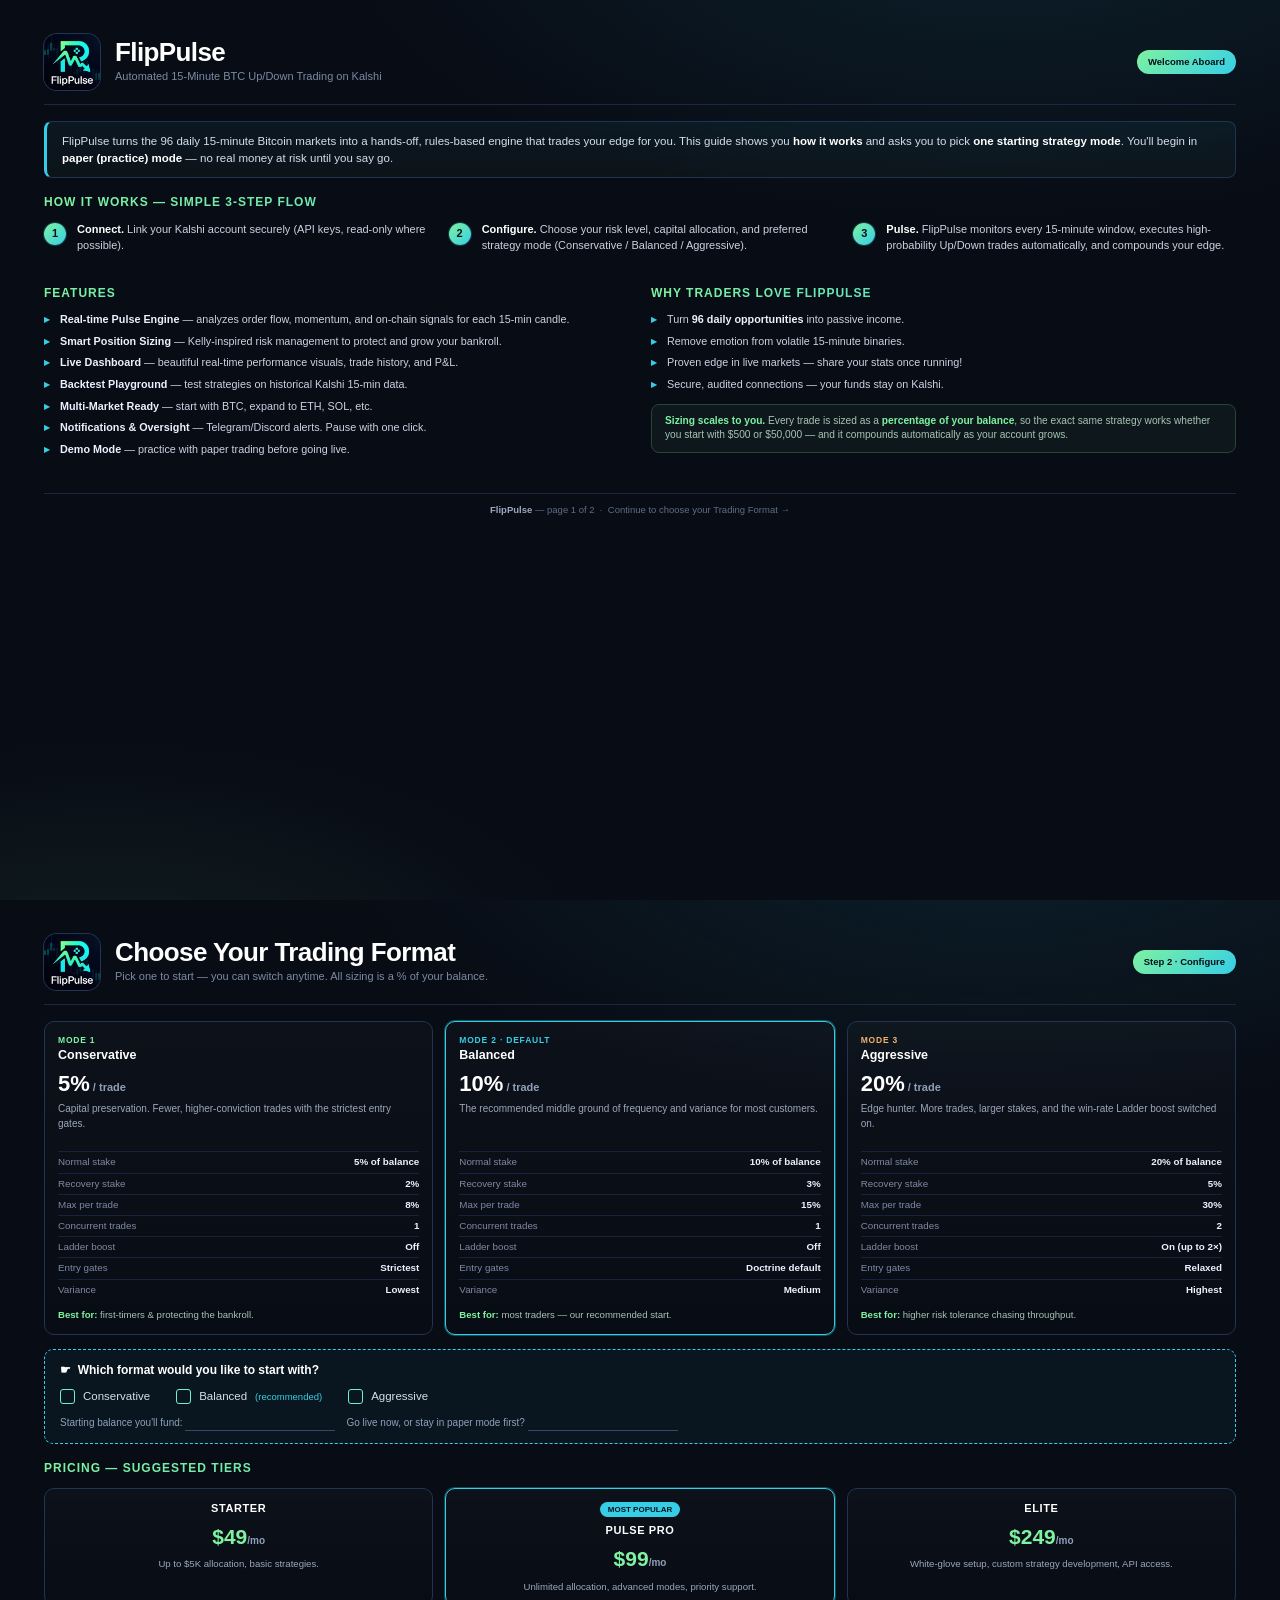
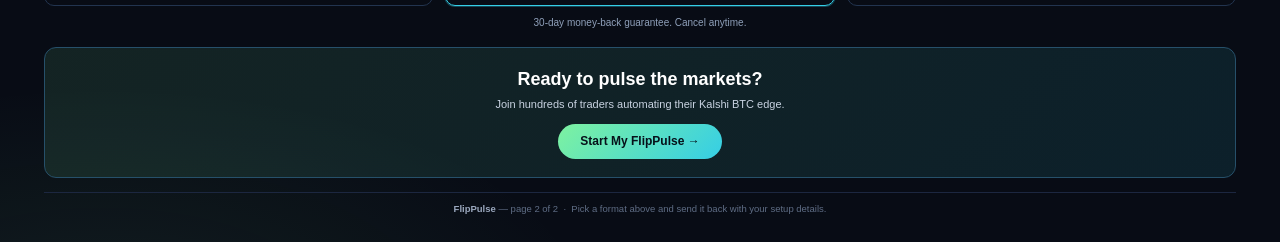
==== docs/FlipPulse_Customer_Onboarding.html @ ad786241 "Convert sizing to percentages; add customer + admin onboarding Trade sizing is now percentage-based " ====
<!DOCTYPE html>
<!--
  FlipPulse customer ONBOARDING guide — source for docs/FlipPulse_Customer_Onboarding.pdf.
  Edit this generator (scratchpad/gen_onboarding.py) or this file, then regenerate the PDF:
    chromium --headless --no-pdf-header-footer \
      --print-to-pdf=FlipPulse_Customer_Onboarding.pdf FlipPulse_Customer_Onboarding.html
-->
<html lang="en">
<head>
<meta charset="utf-8">
<style>
  @page { size: letter; margin: 0; }
  * { box-sizing: border-box; -webkit-print-color-adjust: exact; print-color-adjust: exact; }
  html, body { margin: 0; padding: 0; }
  body {
    font-family: -apple-system, "Segoe UI", Helvetica, Arial, sans-serif;
    background: #080c15; color: #c9d3e2; font-size: 11px; line-height: 1.45;
  }
  .page {
    position: relative; min-height: 100vh; padding: 34px 44px 26px;
    background:
      radial-gradient(1100px 480px at 78% -8%, rgba(51,206,230,0.10), transparent 60%),
      radial-gradient(900px 420px at 8% 108%, rgba(126,242,160,0.08), transparent 55%),
      #080c15;
    page-break-after: always;
  }
  .page:last-child { page-break-after: auto; }

  /* header / brand */
  .header { display: flex; align-items: center; gap: 15px; padding-bottom: 14px;
    border-bottom: 1px solid #1c2740; margin-bottom: 16px; }
  .logo-img { width: 56px; height: 56px; border-radius: 13px; object-fit: cover;
    display: block; box-shadow: 0 0 0 1px #22344f; }
  .brand { font-size: 26px; font-weight: 800; letter-spacing: -0.6px; color: #fff; line-height: 1; }
  .tagline { font-size: 11px; color: #7c8aa3; margin-top: 4px; }
  .pill { margin-left:auto; font-size:9.5px; font-weight:700; color:#06111a;
    background: linear-gradient(135deg, #7ef2a0, #35cee6); padding:5px 11px; border-radius:20px; }

  h2 { font-size: 12px; text-transform: uppercase; letter-spacing: 1px; margin: 4px 0 10px;
    background: linear-gradient(90deg, #7ef2a0, #35cee6);
    -webkit-background-clip: text; background-clip: text; color: transparent; font-weight: 800; }
  h3 { margin: 0 0 3px; font-size: 12.5px; color: #fff; }

  .intro {
    background: linear-gradient(180deg, rgba(51,206,230,0.06), rgba(126,242,160,0.03));
    border: 1px solid #1e3350; border-left: 3px solid #35cee6; border-radius: 8px;
    padding: 11px 15px; margin-bottom: 16px; color: #d5deec; font-size: 11.5px; }
  .intro b { color: #fff; }

  .cols { display: flex; gap: 22px; }
  .col { flex: 1; }

  /* 3-step flow */
  .step { display: flex; gap: 11px; margin-bottom: 11px; align-items: flex-start; }
  .num { flex: 0 0 auto; width: 22px; height: 22px;
    background: linear-gradient(135deg, #7ef2a0, #35cee6); color: #06111a; border-radius: 50%;
    font-weight: 800; font-size: 11px; display: flex; align-items: center; justify-content: center;
    margin-top: 1px; box-shadow: 0 0 0 1px rgba(51,206,230,0.25); }
  .step .body b { color: #fff; }

  /* feature / bullet lists */
  ul.feat { list-style: none; padding: 0; margin: 0; }
  ul.feat li { position: relative; padding-left: 16px; margin-bottom: 6px; font-size: 10.8px; }
  ul.feat li::before { content: "▸"; position: absolute; left: 0; color: #35cee6; font-weight: 800; }
  ul.feat li b { color: #eaf2ff; }

  .section { margin-bottom: 16px; }

  /* format cards */
  .cards { display: flex; gap: 12px; }
  .card { flex: 1; border: 1px solid #22344f; border-radius: 10px; padding: 12px 13px;
    background: linear-gradient(180deg, rgba(255,255,255,0.02), rgba(255,255,255,0)); }
  .card.pick { border-color: #35cee6; box-shadow: 0 0 0 1px rgba(51,206,230,0.35); }
  .card .tag { font-size: 8.5px; font-weight: 800; letter-spacing: .8px; text-transform: uppercase;
    color: #7c8aa3; }
  .card.c1 .tag { color:#7ef2a0; } .card.c2 .tag { color:#35cee6; } .card.c3 .tag { color:#f2b06a; }
  .card .big { font-size: 22px; font-weight: 800; color: #fff; margin: 4px 0 2px; }
  .card .big small { font-size: 11px; color:#8fa0ba; font-weight:600; }
  .card .sub { font-size: 10px; color: #9aa7bd; margin-bottom: 9px; min-height: 40px; }
  table.spec { width: 100%; border-collapse: collapse; font-size: 9.8px; }
  table.spec td { padding: 3px 0; border-top: 1px solid #17233a; color:#c9d3e2; }
  table.spec td.k { color: #7c8aa3; }
  table.spec td.v { text-align: right; color: #eaf2ff; font-weight: 700; }
  .bestfor { margin-top: 8px; font-size: 9.6px; color:#a7c3b3; }
  .bestfor b { color:#7ef2a0; }

  /* selection box */
  .selbox { margin-top: 14px; border: 1px dashed #35cee6; border-radius: 9px; padding: 12px 15px;
    background: rgba(51,206,230,0.05); }
  .selbox .q { font-size: 12px; color: #fff; font-weight: 700; margin-bottom: 9px; }
  .choices { display: flex; gap: 26px; }
  .choice { display: flex; align-items: center; gap: 8px; font-size: 11.5px; color:#d5deec; }
  .box { width: 15px; height: 15px; border: 1.5px solid #6ff0d0; border-radius: 3px; display:inline-block; }
  .selbox .line { margin-top: 11px; font-size: 10px; color:#8fa0ba; }
  .selbox .u { display:inline-block; border-bottom:1px solid #3a4a63; min-width:150px; }

  /* pricing */
  .tiers { display: flex; gap: 12px; }
  .tier { flex: 1; border: 1px solid #22344f; border-radius: 10px; padding: 12px 13px; text-align:center;
    background: linear-gradient(180deg, rgba(255,255,255,0.02), rgba(255,255,255,0)); }
  .tier.mid { border-color:#35cee6; box-shadow: 0 0 0 1px rgba(51,206,230,0.30); }
  .tier .name { font-size: 11px; font-weight:800; color:#fff; text-transform:uppercase; letter-spacing:.6px; }
  .tier .price { font-size: 21px; font-weight:800; color:#7ef2a0; margin: 5px 0; }
  .tier .price small { font-size:10px; color:#8fa0ba; font-weight:600; }
  .tier .desc { font-size: 9.6px; color:#9aa7bd; }
  .tier .badge { font-size:8px; font-weight:800; color:#06111a; background:#35cee6; padding:2px 8px;
    border-radius:20px; display:inline-block; margin-bottom:6px; }
  .guarantee { text-align:center; margin-top:10px; font-size:10px; color:#8fa0ba; }

  /* CTA */
  .cta { margin-top: 16px; text-align: center; border-radius: 12px; padding: 18px 20px;
    background: linear-gradient(135deg, rgba(126,242,160,0.10), rgba(51,206,230,0.10));
    border: 1px solid #26506a; }
  .cta .big { font-size: 18px; font-weight: 800; color:#fff; }
  .cta .sub { font-size: 11px; color:#c9d3e2; margin-top:5px; }
  .cta .btn { display:inline-block; margin-top:11px; font-size:12px; font-weight:800; color:#06111a;
    background: linear-gradient(135deg, #7ef2a0, #35cee6); padding:9px 22px; border-radius:24px; }

  .note { margin-top: 14px; background: rgba(126,242,160,0.05); border: 1px solid #24463a;
    border-radius: 8px; padding: 9px 13px; font-size: 10.2px; color: #a7c3b3; }
  .note b { color: #7ef2a0; }
  .footer { margin-top: 14px; text-align: center; font-size: 9.5px; color: #5f6d85;
    border-top: 1px solid #1c2740; padding-top: 9px; }
  .footer .mini { color: #9aa7bd; font-weight: 700; }
</style>
</head>
<body>

<!-- ============================ PAGE 1 ============================ -->
<div class="page">
  <div class="header">
    <img class="logo-img" src="[data-uri]" alt="FlipPulse">
    <div>
      <div class="brand">FlipPulse</div>
      <div class="tagline">Automated 15-Minute BTC Up/Down Trading on Kalshi</div>
    </div>
    <div class="pill">Welcome Aboard</div>
  </div>

  <div class="intro">
    FlipPulse turns the 96 daily 15-minute Bitcoin markets into a hands-off, rules-based
    engine that trades your edge for you. This guide shows you <b>how it works</b> and asks
    you to pick <b>one starting strategy mode</b>. You'll begin in <b>paper (practice) mode</b>
    &mdash; no real money at risk until you say go.
  </div>

  <div class="section">
    <h2>How It Works &mdash; Simple 3-Step Flow</h2>
    <div class="cols">
      <div class="col"><div class="step"><div class="num">1</div><div class="body">
        <b>Connect.</b> Link your Kalshi account securely (API keys, read-only where possible).
      </div></div></div>
      <div class="col"><div class="step"><div class="num">2</div><div class="body">
        <b>Configure.</b> Choose your risk level, capital allocation, and preferred strategy mode
        (Conservative / Balanced / Aggressive).
      </div></div></div>
      <div class="col"><div class="step"><div class="num">3</div><div class="body">
        <b>Pulse.</b> FlipPulse monitors every 15-minute window, executes high-probability Up/Down
        trades automatically, and compounds your edge.
      </div></div></div>
    </div>
  </div>

  <div class="cols">
    <div class="col section">
      <h2>Features</h2>
      <ul class="feat">
        <li><b>Real-time Pulse Engine</b> &mdash; analyzes order flow, momentum, and on-chain signals for each 15-min candle.</li>
        <li><b>Smart Position Sizing</b> &mdash; Kelly-inspired risk management to protect and grow your bankroll.</li>
        <li><b>Live Dashboard</b> &mdash; beautiful real-time performance visuals, trade history, and P&amp;L.</li>
        <li><b>Backtest Playground</b> &mdash; test strategies on historical Kalshi 15-min data.</li>
        <li><b>Multi-Market Ready</b> &mdash; start with BTC, expand to ETH, SOL, etc.</li>
        <li><b>Notifications &amp; Oversight</b> &mdash; Telegram/Discord alerts. Pause with one click.</li>
        <li><b>Demo Mode</b> &mdash; practice with paper trading before going live.</li>
      </ul>
    </div>
    <div class="col section">
      <h2>Why Traders Love FlipPulse</h2>
      <ul class="feat">
        <li>Turn <b>96 daily opportunities</b> into passive income.</li>
        <li>Remove emotion from volatile 15-minute binaries.</li>
        <li>Proven edge in live markets &mdash; share your stats once running!</li>
        <li>Secure, audited connections &mdash; your funds stay on Kalshi.</li>
      </ul>
      <div class="note" style="margin-top:11px;">
        <b>Sizing scales to you.</b> Every trade is sized as a <b>percentage of your balance</b>,
        so the exact same strategy works whether you start with $500 or $50,000 &mdash; and it
        compounds automatically as your account grows.
      </div>
    </div>
  </div>

  <div class="footer">
    <span class="mini">FlipPulse</span> &mdash; page 1 of 2 &nbsp;&middot;&nbsp; Continue to choose your Trading Format &rarr;
  </div>
</div>

<!-- ============================ PAGE 2 ============================ -->
<div class="page">
  <div class="header">
    <img class="logo-img" src="[data-uri]" alt="FlipPulse">
    <div>
      <div class="brand">Choose Your Trading Format</div>
      <div class="tagline">Pick one to start &mdash; you can switch anytime. All sizing is a % of your balance.</div>
    </div>
    <div class="pill">Step 2 &middot; Configure</div>
  </div>

  <div class="section">
    <div class="cards">
      <!-- Conservative -->
      <div class="card c1">
        <div class="tag">Mode 1</div>
        <h3>Conservative</h3>
        <div class="big">5%<small> / trade</small></div>
        <div class="sub">Capital preservation. Fewer, higher-conviction trades with the strictest entry gates.</div>
        <table class="spec">
          <tr><td class="k">Normal stake</td><td class="v">5% of balance</td></tr>
          <tr><td class="k">Recovery stake</td><td class="v">2%</td></tr>
          <tr><td class="k">Max per trade</td><td class="v">8%</td></tr>
          <tr><td class="k">Concurrent trades</td><td class="v">1</td></tr>
          <tr><td class="k">Ladder boost</td><td class="v">Off</td></tr>
          <tr><td class="k">Entry gates</td><td class="v">Strictest</td></tr>
          <tr><td class="k">Variance</td><td class="v">Lowest</td></tr>
        </table>
        <div class="bestfor"><b>Best for:</b> first-timers &amp; protecting the bankroll.</div>
      </div>

      <!-- Balanced -->
      <div class="card c2 pick">
        <div class="tag">Mode 2 &middot; Default</div>
        <h3>Balanced</h3>
        <div class="big">10%<small> / trade</small></div>
        <div class="sub">The recommended middle ground of frequency and variance for most customers.</div>
        <table class="spec">
          <tr><td class="k">Normal stake</td><td class="v">10% of balance</td></tr>
          <tr><td class="k">Recovery stake</td><td class="v">3%</td></tr>
          <tr><td class="k">Max per trade</td><td class="v">15%</td></tr>
          <tr><td class="k">Concurrent trades</td><td class="v">1</td></tr>
          <tr><td class="k">Ladder boost</td><td class="v">Off</td></tr>
          <tr><td class="k">Entry gates</td><td class="v">Doctrine default</td></tr>
          <tr><td class="k">Variance</td><td class="v">Medium</td></tr>
        </table>
        <div class="bestfor"><b>Best for:</b> most traders &mdash; our recommended start.</div>
      </div>

      <!-- Aggressive -->
      <div class="card c3">
        <div class="tag">Mode 3</div>
        <h3>Aggressive</h3>
        <div class="big">20%<small> / trade</small></div>
        <div class="sub">Edge hunter. More trades, larger stakes, and the win-rate Ladder boost switched on.</div>
        <table class="spec">
          <tr><td class="k">Normal stake</td><td class="v">20% of balance</td></tr>
          <tr><td class="k">Recovery stake</td><td class="v">5%</td></tr>
          <tr><td class="k">Max per trade</td><td class="v">30%</td></tr>
          <tr><td class="k">Concurrent trades</td><td class="v">2</td></tr>
          <tr><td class="k">Ladder boost</td><td class="v">On (up to 2&times;)</td></tr>
          <tr><td class="k">Entry gates</td><td class="v">Relaxed</td></tr>
          <tr><td class="k">Variance</td><td class="v">Highest</td></tr>
        </table>
        <div class="bestfor"><b>Best for:</b> higher risk tolerance chasing throughput.</div>
      </div>
    </div>

    <div class="selbox">
      <div class="q">&#9755;&nbsp; Which format would you like to start with?</div>
      <div class="choices">
        <div class="choice"><span class="box"></span> Conservative</div>
        <div class="choice"><span class="box"></span> Balanced <span style="color:#35cee6;font-size:9.5px;">(recommended)</span></div>
        <div class="choice"><span class="box"></span> Aggressive</div>
      </div>
      <div class="line">Starting balance you'll fund: <span class="u">&nbsp;</span> &nbsp;&nbsp;
        Go live now, or stay in paper mode first? <span class="u">&nbsp;</span></div>
    </div>
  </div>

  <div class="section">
    <h2>Pricing &mdash; Suggested Tiers</h2>
    <div class="tiers">
      <div class="tier">
        <div class="name">Starter</div>
        <div class="price">$49<small>/mo</small></div>
        <div class="desc">Up to $5K allocation, basic strategies.</div>
      </div>
      <div class="tier mid">
        <div class="badge">MOST POPULAR</div>
        <div class="name">Pulse Pro</div>
        <div class="price">$99<small>/mo</small></div>
        <div class="desc">Unlimited allocation, advanced modes, priority support.</div>
      </div>
      <div class="tier">
        <div class="name">Elite</div>
        <div class="price">$249<small>/mo</small></div>
        <div class="desc">White-glove setup, custom strategy development, API access.</div>
      </div>
    </div>
    <div class="guarantee">30-day money-back guarantee. Cancel anytime.</div>
  </div>

  <div class="cta">
    <div class="big">Ready to pulse the markets?</div>
    <div class="sub">Join hundreds of traders automating their Kalshi BTC edge.</div>
    <div class="btn">Start My FlipPulse &rarr;</div>
  </div>

  <div class="footer">
    <span class="mini">FlipPulse</span> &mdash; page 2 of 2 &nbsp;&middot;&nbsp;
    Pick a format above and send it back with your setup details.
  </div>
</div>

</body>
</html>
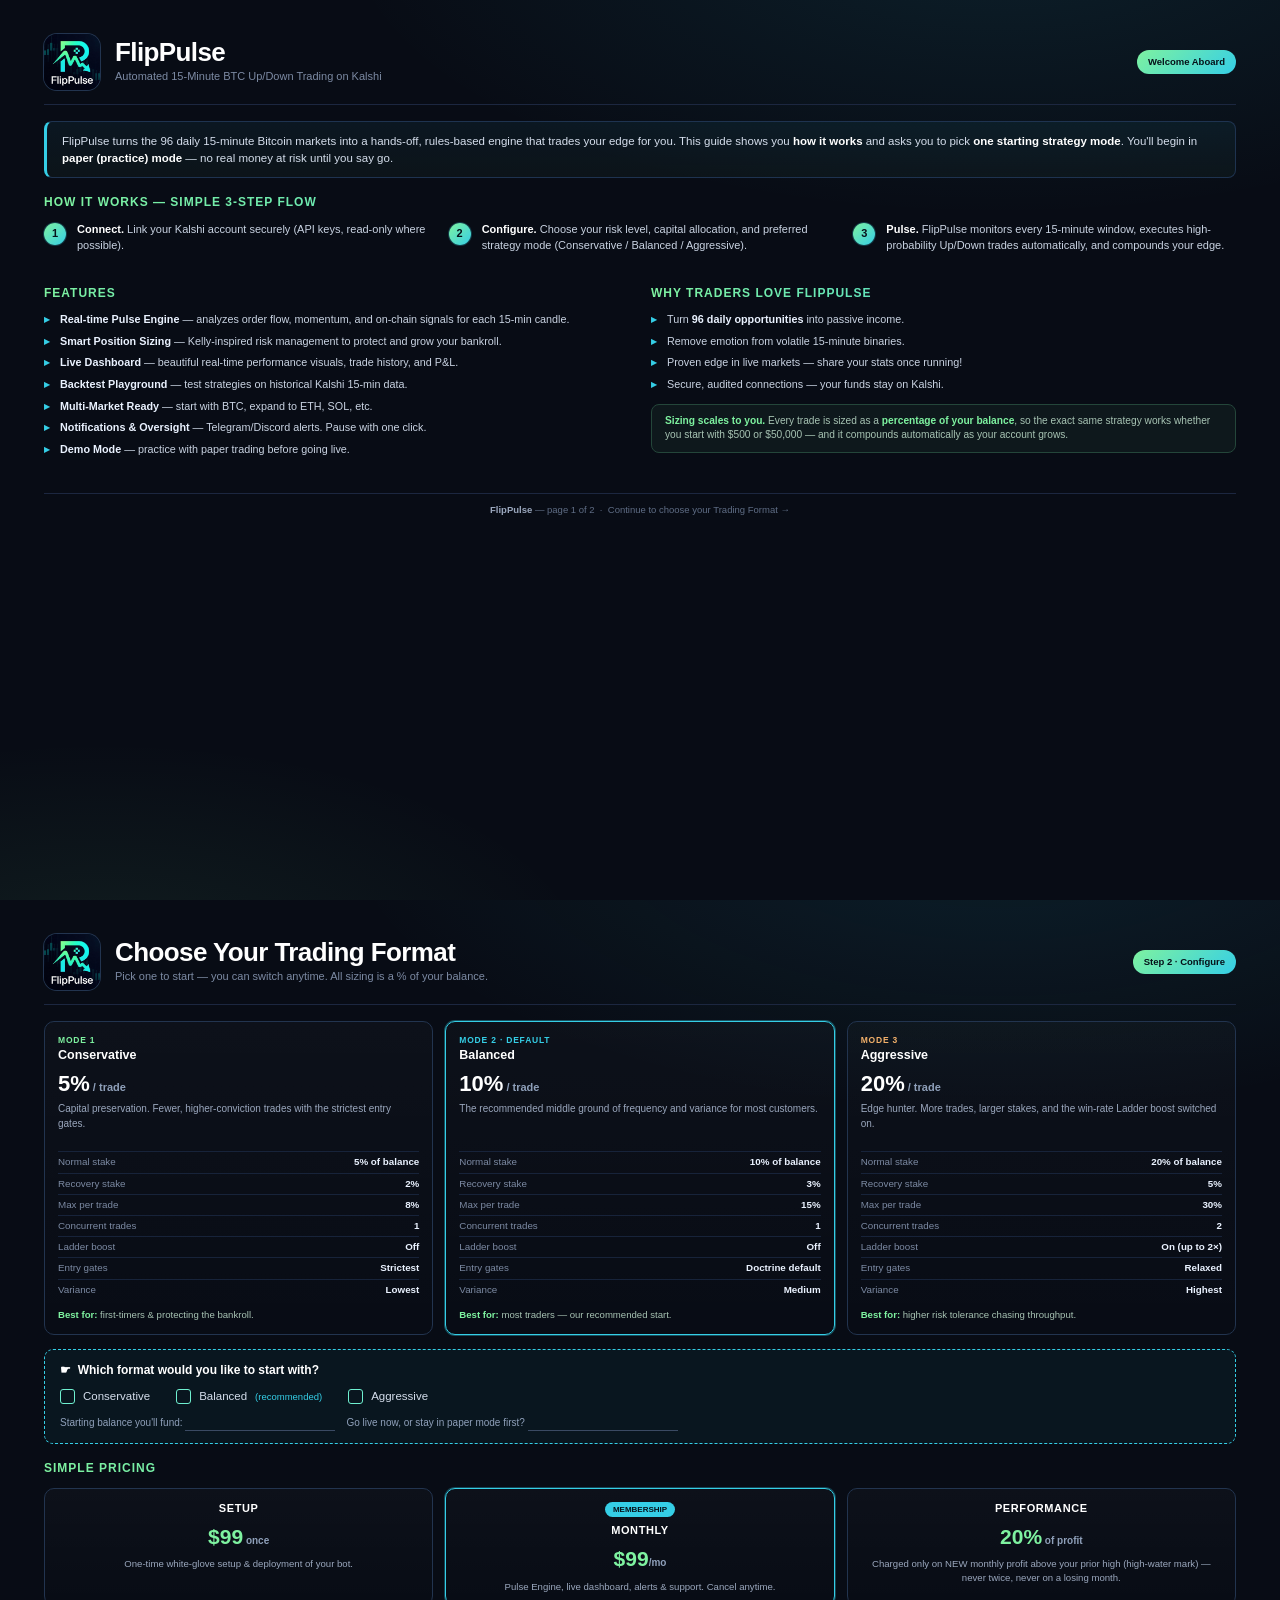
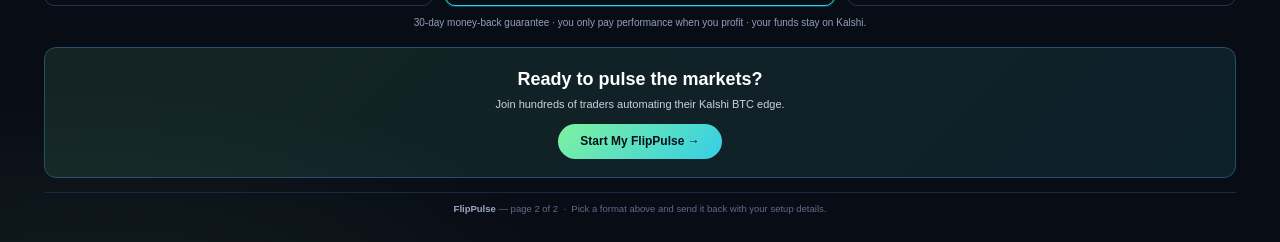
==== commit 88cee7e0: "Add pricing/billing, HWM performance fee, and digital onboarding form Turns FlipPulse into a billabl" ====
--- a/docs/FlipPulse_Customer_Onboarding.html
+++ b/docs/FlipPulse_Customer_Onboarding.html
@@ -1,7 +1,7 @@
 <!DOCTYPE html>
 <!--
   FlipPulse customer ONBOARDING guide — source for docs/FlipPulse_Customer_Onboarding.pdf.
-  Edit this generator (scratchpad/gen_onboarding.py) or this file, then regenerate the PDF:
+  Edit this file, then regenerate the PDF with headless Chromium:
     chromium --headless --no-pdf-header-footer \
       --print-to-pdf=FlipPulse_Customer_Onboarding.pdf FlipPulse_Customer_Onboarding.html
 -->
@@ -276,26 +276,26 @@
   </div>
 
   <div class="section">
-    <h2>Pricing &mdash; Suggested Tiers</h2>
+    <h2>Simple Pricing</h2>
     <div class="tiers">
       <div class="tier">
-        <div class="name">Starter</div>
-        <div class="price">$49<small>/mo</small></div>
-        <div class="desc">Up to $5K allocation, basic strategies.</div>
+        <div class="name">Setup</div>
+        <div class="price">$99<small> once</small></div>
+        <div class="desc">One-time white-glove setup &amp; deployment of your bot.</div>
       </div>
       <div class="tier mid">
-        <div class="badge">MOST POPULAR</div>
-        <div class="name">Pulse Pro</div>
+        <div class="badge">MEMBERSHIP</div>
+        <div class="name">Monthly</div>
         <div class="price">$99<small>/mo</small></div>
-        <div class="desc">Unlimited allocation, advanced modes, priority support.</div>
+        <div class="desc">Pulse Engine, live dashboard, alerts &amp; support. Cancel anytime.</div>
       </div>
       <div class="tier">
-        <div class="name">Elite</div>
-        <div class="price">$249<small>/mo</small></div>
-        <div class="desc">White-glove setup, custom strategy development, API access.</div>
-      </div>
-    </div>
-    <div class="guarantee">30-day money-back guarantee. Cancel anytime.</div>
+        <div class="name">Performance</div>
+        <div class="price">20%<small> of profit</small></div>
+        <div class="desc">Charged only on NEW monthly profit above your prior high (high-water mark) &mdash; never twice, never on a losing month.</div>
+      </div>
+    </div>
+    <div class="guarantee">30-day money-back guarantee &middot; you only pay performance when you profit &middot; your funds stay on Kalshi.</div>
   </div>
 
   <div class="cta">
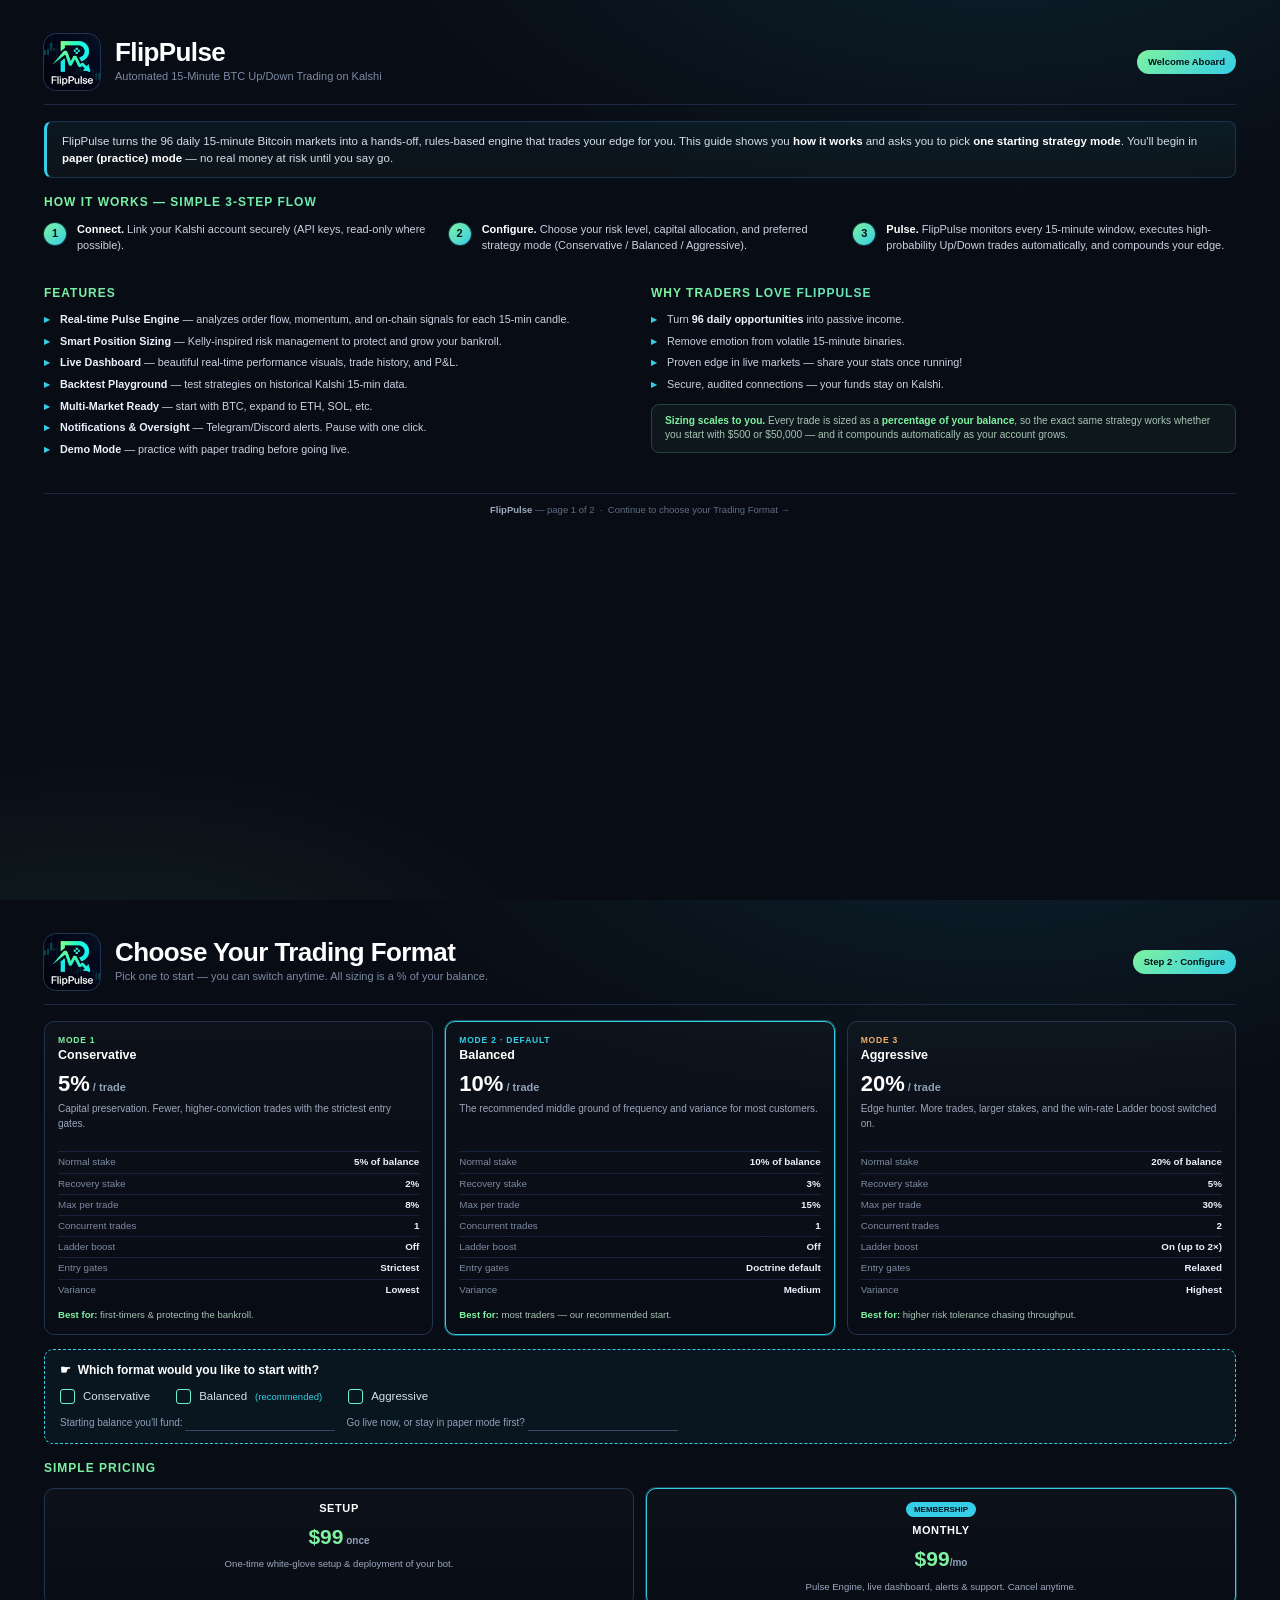
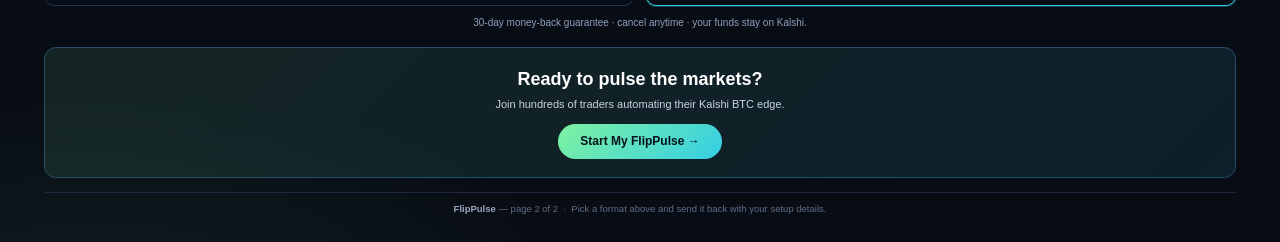
==== commit f03cf0a1: "Temporarily remove the 20% performance fee (placeholder, disabled) Pulls the performance fee out of " ====
--- a/docs/FlipPulse_Customer_Onboarding.html
+++ b/docs/FlipPulse_Customer_Onboarding.html
@@ -289,13 +289,8 @@
         <div class="price">$99<small>/mo</small></div>
         <div class="desc">Pulse Engine, live dashboard, alerts &amp; support. Cancel anytime.</div>
       </div>
-      <div class="tier">
-        <div class="name">Performance</div>
-        <div class="price">20%<small> of profit</small></div>
-        <div class="desc">Charged only on NEW monthly profit above your prior high (high-water mark) &mdash; never twice, never on a losing month.</div>
-      </div>
-    </div>
-    <div class="guarantee">30-day money-back guarantee &middot; you only pay performance when you profit &middot; your funds stay on Kalshi.</div>
+    </div>
+    <div class="guarantee">30-day money-back guarantee &middot; cancel anytime &middot; your funds stay on Kalshi.</div>
   </div>
 
   <div class="cta">
